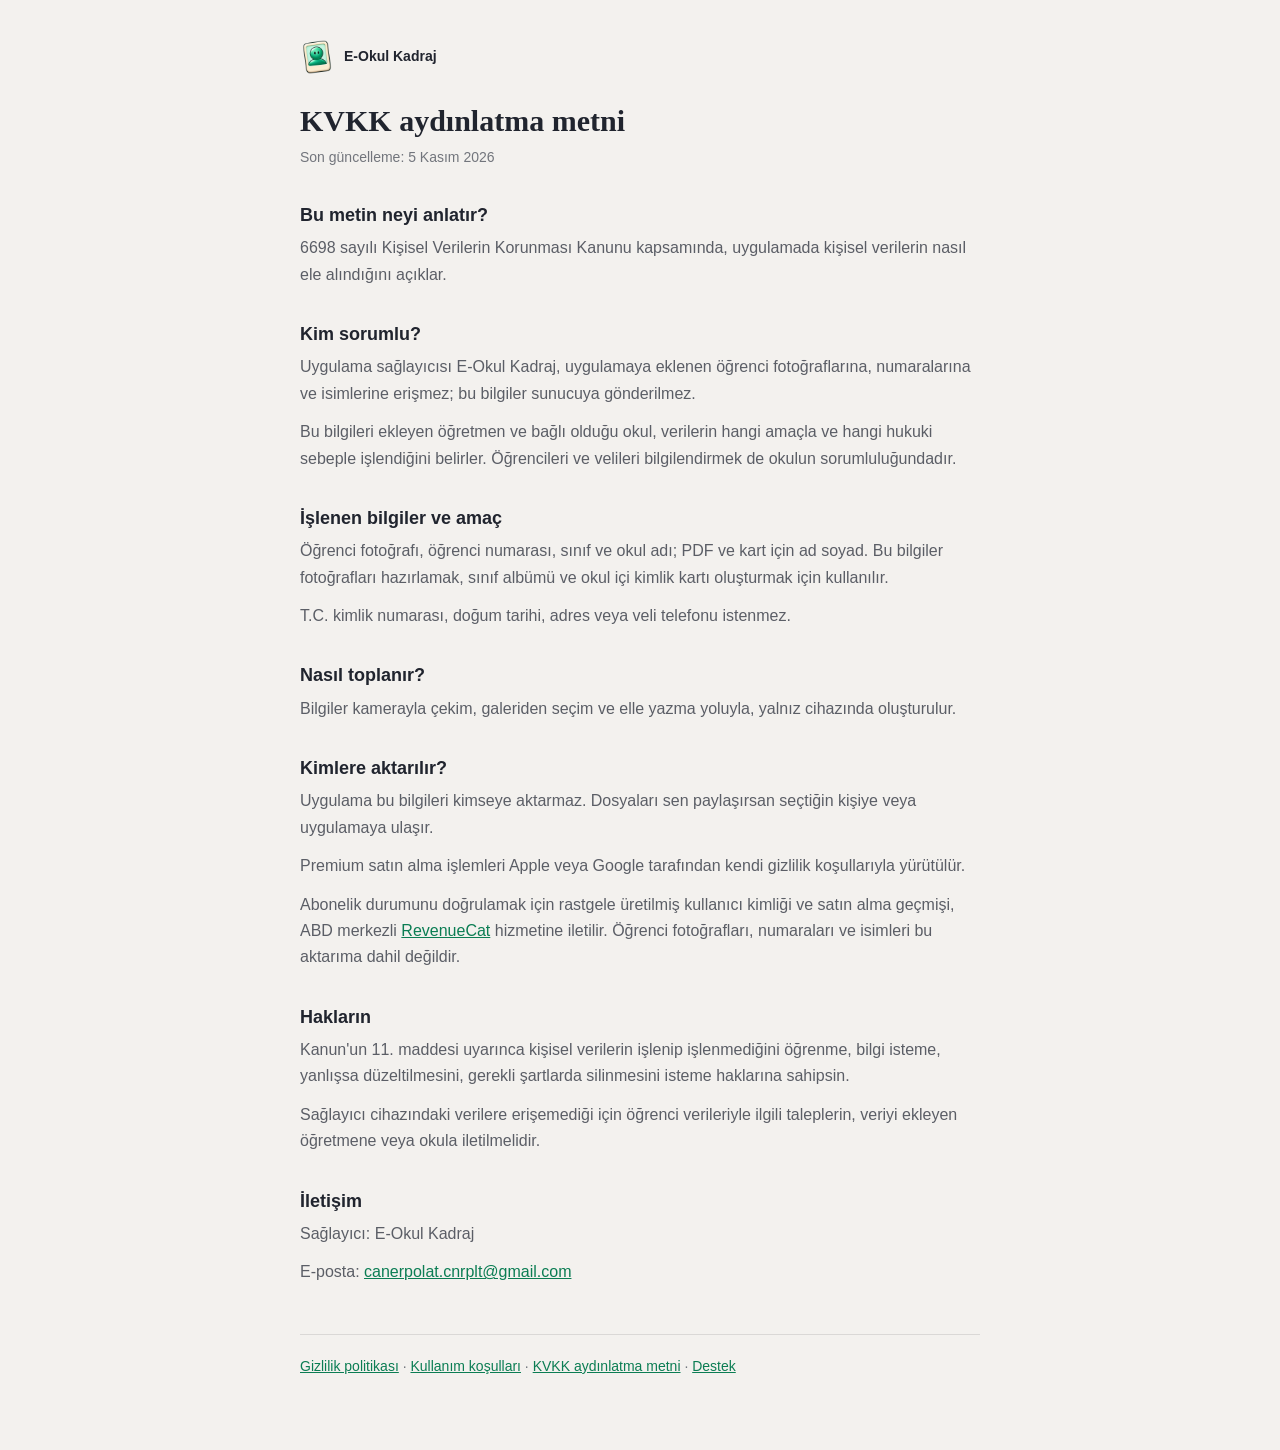
==== kvkk.html @ 2210fe91 "E-Okul Kadraj legal pages: privacy, terms, KVKK, support Privacy, terms and KVKK pages carry the sam" ====
<!doctype html>
<html lang="tr">
<head>
<meta charset="utf-8">
<meta name="viewport" content="width=device-width, initial-scale=1">
<title>KVKK aydınlatma metni · E-Okul Kadraj</title>
<link rel="icon" href="kadraj-ui.png">
<link rel="stylesheet" href="style.css">
</head>
<body>
<main>
<header>
  <a class="brand" href="index.html"><img src="kadraj-ui.png" alt="" width="34" height="34">E-Okul Kadraj</a>
  <h1>KVKK aydınlatma metni</h1>
  <div class="meta">Son güncelleme: 5 Kasım 2026</div>
</header>
<h2>Bu metin neyi anlatır?</h2>
  <p>6698 sayılı Kişisel Verilerin Korunması Kanunu kapsamında, uygulamada kişisel verilerin nasıl ele alındığını açıklar.</p>
<h2>Kim sorumlu?</h2>
  <p>Uygulama sağlayıcısı E-Okul Kadraj, uygulamaya eklenen öğrenci fotoğraflarına, numaralarına ve isimlerine erişmez; bu bilgiler sunucuya gönderilmez.</p>
  <p>Bu bilgileri ekleyen öğretmen ve bağlı olduğu okul, verilerin hangi amaçla ve hangi hukuki sebeple işlendiğini belirler. Öğrencileri ve velileri bilgilendirmek de okulun sorumluluğundadır.</p>
<h2>İşlenen bilgiler ve amaç</h2>
  <p>Öğrenci fotoğrafı, öğrenci numarası, sınıf ve okul adı; PDF ve kart için ad soyad. Bu bilgiler fotoğrafları hazırlamak, sınıf albümü ve okul içi kimlik kartı oluşturmak için kullanılır.</p>
  <p>T.C. kimlik numarası, doğum tarihi, adres veya veli telefonu istenmez.</p>
<h2>Nasıl toplanır?</h2>
  <p>Bilgiler kamerayla çekim, galeriden seçim ve elle yazma yoluyla, yalnız cihazında oluşturulur.</p>
<h2>Kimlere aktarılır?</h2>
  <p>Uygulama bu bilgileri kimseye aktarmaz. Dosyaları sen paylaşırsan seçtiğin kişiye veya uygulamaya ulaşır.</p>
  <p>Premium satın alma işlemleri Apple veya Google tarafından kendi gizlilik koşullarıyla yürütülür.</p>
  <p>Abonelik durumunu doğrulamak için rastgele üretilmiş kullanıcı kimliği ve satın alma geçmişi, ABD merkezli <a href="https://www.revenuecat.com/privacy">RevenueCat</a> hizmetine iletilir. Öğrenci fotoğrafları, numaraları ve isimleri bu aktarıma dahil değildir.</p>
<h2>Hakların</h2>
  <p>Kanun'un 11. maddesi uyarınca kişisel verilerin işlenip işlenmediğini öğrenme, bilgi isteme, yanlışsa düzeltilmesini, gerekli şartlarda silinmesini isteme haklarına sahipsin.</p>
  <p>Sağlayıcı cihazındaki verilere erişemediği için öğrenci verileriyle ilgili taleplerin, veriyi ekleyen öğretmene veya okula iletilmelidir.</p>
<h2>İletişim</h2>
  <p>Sağlayıcı: E-Okul Kadraj</p>
  <p>E-posta: <a href="mailto:canerpolat.cnrplt@gmail.com">canerpolat.cnrplt@gmail.com</a></p>
<footer><a href="privacy.html">Gizlilik politikası</a> · <a href="terms.html">Kullanım koşulları</a> · <a href="kvkk.html">KVKK aydınlatma metni</a> · <a href="index.html">Destek</a></footer>
</main>
</body>
</html>
---- style.css ----
:root {
  color-scheme: light;
  --canvas: #f3f1ee;
  --surface: #ffffff;
  --ink: #20242e;
  --ink2: #5b5e66;
  --muted: #72757c;
  --green: #0b7d53;
  --line: rgba(32, 36, 46, 0.12);
}
* {
  box-sizing: border-box;
}
body {
  margin: 0;
  background: var(--canvas);
  color: var(--ink);
  font: 16px/1.65 -apple-system, "Segoe UI", Roboto, sans-serif;
  overflow-wrap: anywhere;
}
main {
  max-width: 720px;
  margin: 0 auto;
  padding: 40px 20px 72px;
}
header {
  margin-bottom: 32px;
}
.brand {
  display: inline-flex;
  align-items: center;
  gap: 10px;
  color: var(--ink);
  font-size: 14px;
  font-weight: 600;
  text-decoration: none;
}
h1 {
  margin: 20px 0 6px;
  font: 600 30px/1.25 Lora, Georgia, "Times New Roman", serif;
}
h2 {
  margin: 34px 0 8px;
  font-size: 18px;
  line-height: 1.35;
}
p,
li {
  color: var(--ink2);
}
p {
  margin: 0 0 12px;
}
ul {
  margin: 0 0 12px;
  padding-left: 22px;
}
a {
  color: var(--green);
}
.meta,
.tagline {
  color: var(--muted);
}
.meta {
  font-size: 14px;
}
.tagline {
  margin: 0;
}
.card {
  margin: 14px 0;
  padding: 20px;
  background: var(--surface);
  border: 1px solid var(--line);
  border-radius: 18px;
}
.card h2 {
  margin: 0 0 6px;
  font-size: 17px;
}
.card p:last-child {
  margin-bottom: 0;
}
.button {
  display: inline-block;
  max-width: 100%;
  padding: 12px 22px;
  background: var(--green);
  border-radius: 999px;
  color: #ffffff;
  font-weight: 600;
  text-decoration: none;
}
footer {
  margin-top: 48px;
  padding-top: 20px;
  border-top: 1px solid var(--line);
  color: var(--muted);
  font-size: 14px;
}
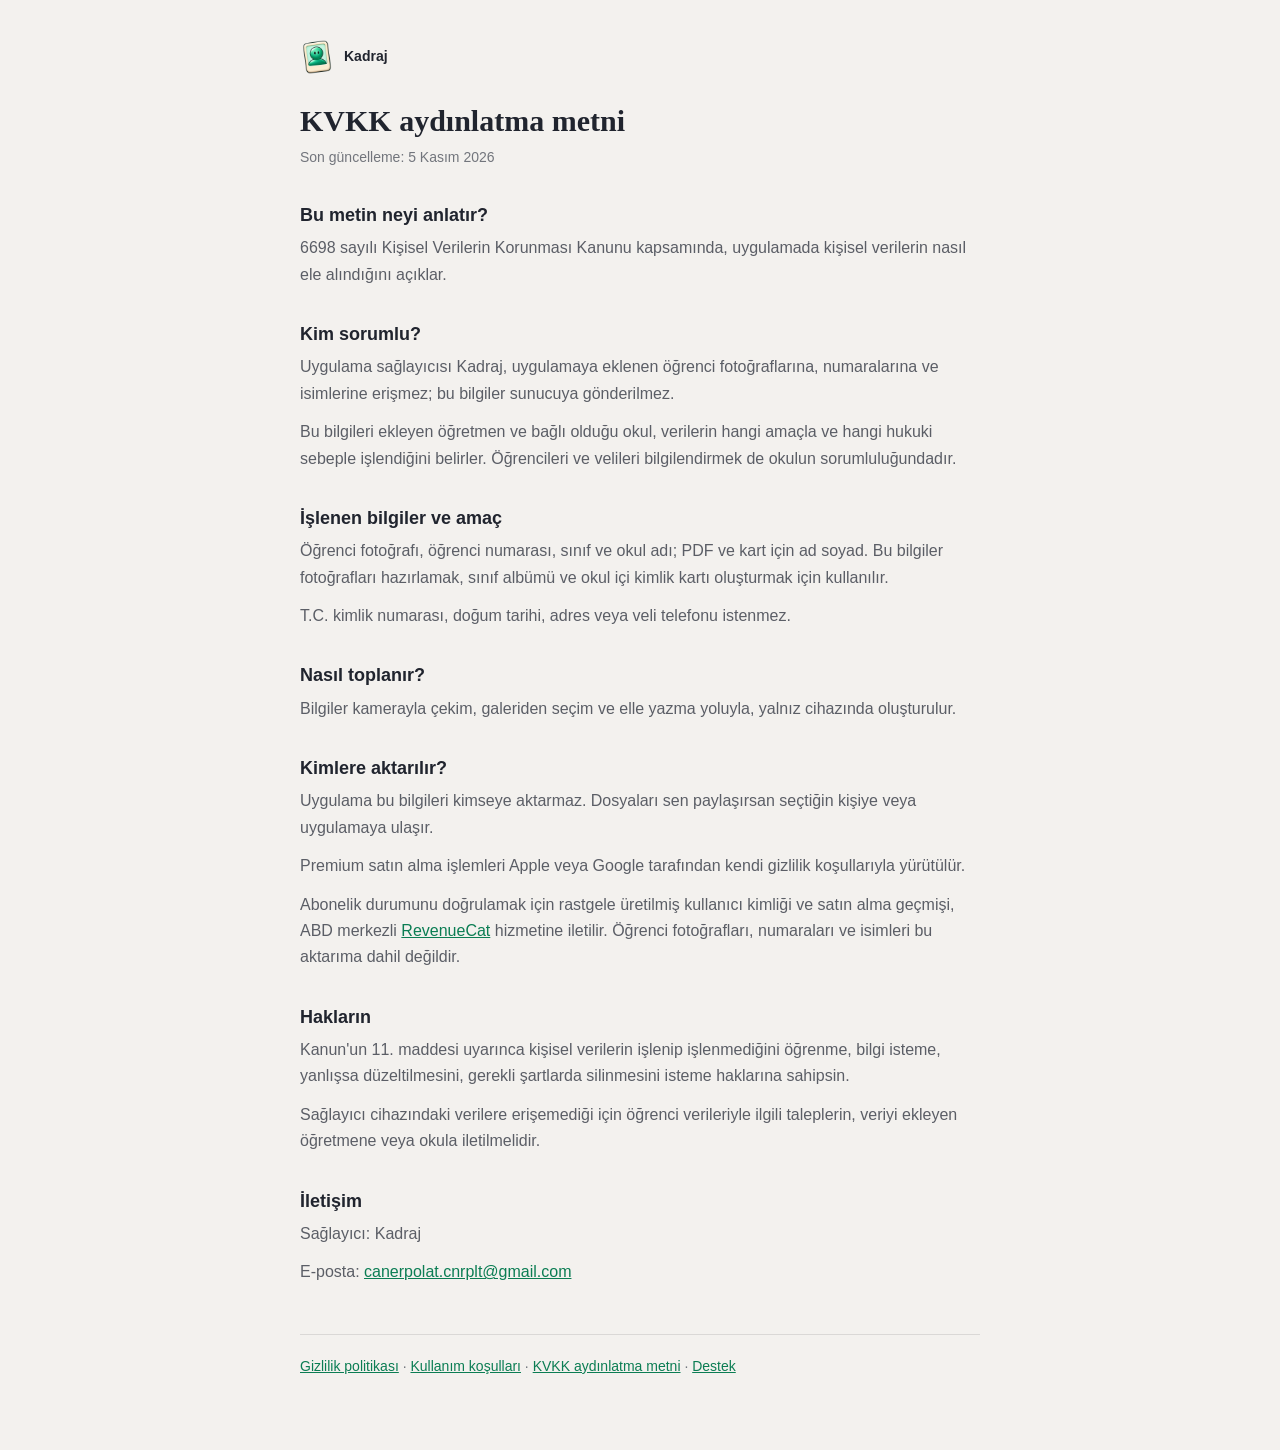
==== commit bfb26fa5: "Call the app "Kadraj" on the legal and support pages Google Play refused the title "E-Okul Kadraj" u" ====
--- a/kvkk.html
+++ b/kvkk.html
@@ -3,21 +3,21 @@
 <head>
 <meta charset="utf-8">
 <meta name="viewport" content="width=device-width, initial-scale=1">
-<title>KVKK aydınlatma metni · E-Okul Kadraj</title>
+<title>KVKK aydınlatma metni · Kadraj</title>
 <link rel="icon" href="kadraj-ui.png">
 <link rel="stylesheet" href="style.css">
 </head>
 <body>
 <main>
 <header>
-  <a class="brand" href="index.html"><img src="kadraj-ui.png" alt="" width="34" height="34">E-Okul Kadraj</a>
+  <a class="brand" href="index.html"><img src="kadraj-ui.png" alt="" width="34" height="34">Kadraj</a>
   <h1>KVKK aydınlatma metni</h1>
   <div class="meta">Son güncelleme: 5 Kasım 2026</div>
 </header>
 <h2>Bu metin neyi anlatır?</h2>
   <p>6698 sayılı Kişisel Verilerin Korunması Kanunu kapsamında, uygulamada kişisel verilerin nasıl ele alındığını açıklar.</p>
 <h2>Kim sorumlu?</h2>
-  <p>Uygulama sağlayıcısı E-Okul Kadraj, uygulamaya eklenen öğrenci fotoğraflarına, numaralarına ve isimlerine erişmez; bu bilgiler sunucuya gönderilmez.</p>
+  <p>Uygulama sağlayıcısı Kadraj, uygulamaya eklenen öğrenci fotoğraflarına, numaralarına ve isimlerine erişmez; bu bilgiler sunucuya gönderilmez.</p>
   <p>Bu bilgileri ekleyen öğretmen ve bağlı olduğu okul, verilerin hangi amaçla ve hangi hukuki sebeple işlendiğini belirler. Öğrencileri ve velileri bilgilendirmek de okulun sorumluluğundadır.</p>
 <h2>İşlenen bilgiler ve amaç</h2>
   <p>Öğrenci fotoğrafı, öğrenci numarası, sınıf ve okul adı; PDF ve kart için ad soyad. Bu bilgiler fotoğrafları hazırlamak, sınıf albümü ve okul içi kimlik kartı oluşturmak için kullanılır.</p>
@@ -32,7 +32,7 @@
   <p>Kanun'un 11. maddesi uyarınca kişisel verilerin işlenip işlenmediğini öğrenme, bilgi isteme, yanlışsa düzeltilmesini, gerekli şartlarda silinmesini isteme haklarına sahipsin.</p>
   <p>Sağlayıcı cihazındaki verilere erişemediği için öğrenci verileriyle ilgili taleplerin, veriyi ekleyen öğretmene veya okula iletilmelidir.</p>
 <h2>İletişim</h2>
-  <p>Sağlayıcı: E-Okul Kadraj</p>
+  <p>Sağlayıcı: Kadraj</p>
   <p>E-posta: <a href="mailto:canerpolat.cnrplt@gmail.com">canerpolat.cnrplt@gmail.com</a></p>
 <footer><a href="privacy.html">Gizlilik politikası</a> · <a href="terms.html">Kullanım koşulları</a> · <a href="kvkk.html">KVKK aydınlatma metni</a> · <a href="index.html">Destek</a></footer>
 </main>
